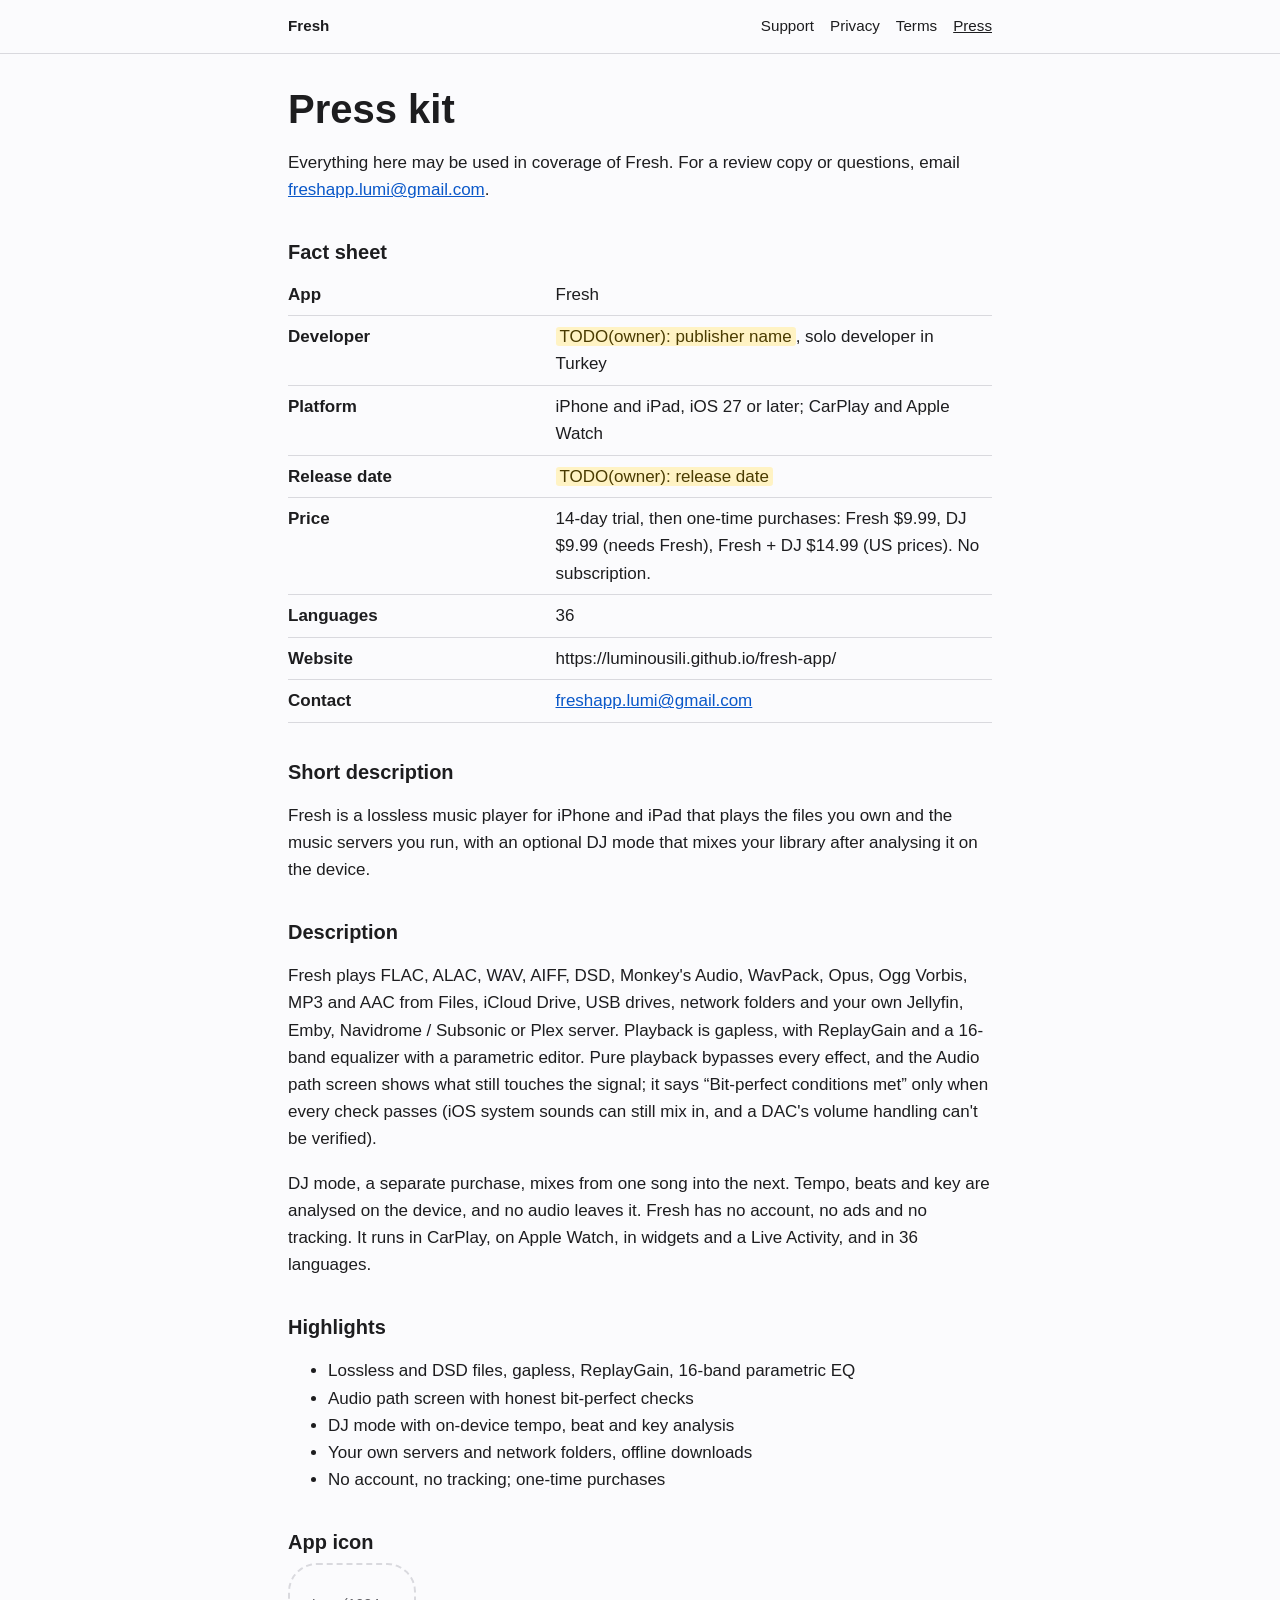
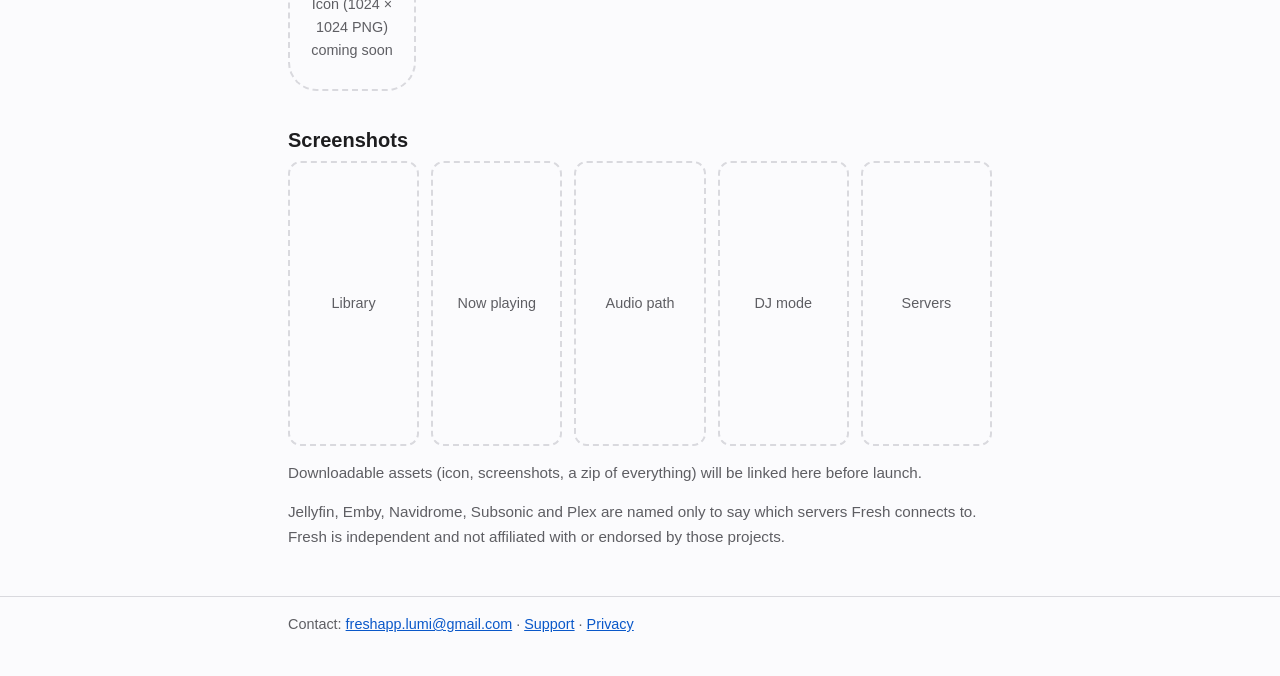
==== press/index.html @ 128ece26 "Update site: landing, press, terms, privacy (Plex), support Co-Authored-By: Claude Opus 5.5 <noreply" ====
<!doctype html>
<html lang="en">
<head>
<meta charset="utf-8">
<meta name="viewport" content="width=device-width, initial-scale=1">
<title>Press kit – Fresh</title>
<meta name="description" content="Fact sheet, description and images of Fresh, the lossless music player with a DJ mode for iPhone and iPad.">
<link rel="stylesheet" href="../style.css">
</head>
<body>
<a class="skip" href="#main">Skip to content</a>
<header class="site"><nav class="wrap" aria-label="Site">
<a class="brand" href="../">Fresh</a>
<a href="../support/">Support</a> <a href="../privacy/">Privacy</a> <a href="../terms/">Terms</a> <a href="./" aria-current="page">Press</a>
</nav></header>
<main id="main" class="wrap">
<h1>Press kit</h1>
<p>Everything here may be used in coverage of Fresh. For a review copy or questions, email <a href="mailto:freshapp.lumi@gmail.com">freshapp.lumi@gmail.com</a>.</p>

<h2>Fact sheet</h2>
<table>
<tr><th scope="row">App</th><td>Fresh</td></tr>
<tr><th scope="row">Developer</th><td><span class="todo">TODO(owner): publisher name</span>, solo developer in Turkey</td></tr>
<tr><th scope="row">Platform</th><td>iPhone and iPad, iOS 27 or later; CarPlay and Apple Watch</td></tr>
<tr><th scope="row">Release date</th><td><span class="todo">TODO(owner): release date</span></td></tr>
<tr><th scope="row">Price</th><td>14-day trial, then one-time purchases: Fresh $9.99, DJ $9.99 (needs Fresh), Fresh + DJ $14.99 (US prices). No subscription.</td></tr>
<tr><th scope="row">Languages</th><td>36</td></tr>
<tr><th scope="row">Website</th><td>https://luminousili.github.io/fresh-app/</td></tr>
<tr><th scope="row">Contact</th><td><a href="mailto:freshapp.lumi@gmail.com">freshapp.lumi@gmail.com</a></td></tr>
</table>

<h2>Short description</h2>
<p>Fresh is a lossless music player for iPhone and iPad that plays the files you own and the music servers you run, with an optional DJ mode that mixes your library after analysing it on the device.</p>

<h2>Description</h2>
<p>Fresh plays FLAC, ALAC, WAV, AIFF, DSD, Monkey's Audio, WavPack, Opus, Ogg Vorbis, MP3 and AAC from Files, iCloud Drive, USB drives, network folders and your own Jellyfin, Emby, Navidrome / Subsonic or Plex server. Playback is gapless, with ReplayGain and a 16-band equalizer with a parametric editor. Pure playback bypasses every effect, and the Audio path screen shows what still touches the signal; it says “Bit-perfect conditions met” only when every check passes (iOS system sounds can still mix in, and a DAC's volume handling can't be verified).</p>
<p>DJ mode, a separate purchase, mixes from one song into the next. Tempo, beats and key are analysed on the device, and no audio leaves it. Fresh has no account, no ads and no tracking. It runs in CarPlay, on Apple Watch, in widgets and a Live Activity, and in 36 languages.</p>

<h2>Highlights</h2>
<ul>
<li>Lossless and DSD files, gapless, ReplayGain, 16-band parametric EQ</li>
<li>Audio path screen with honest bit-perfect checks</li>
<li>DJ mode with on-device tempo, beat and key analysis</li>
<li>Your own servers and network folders, offline downloads</li>
<li>No account, no tracking; one-time purchases</li>
</ul>

<h2>App icon</h2>
<div class="slot icon">Icon (1024 × 1024 PNG) coming soon</div>

<h2>Screenshots</h2>
<div class="shots">
<div class="slot shot">Library</div>
<div class="slot shot">Now playing</div>
<div class="slot shot">Audio path</div>
<div class="slot shot">DJ mode</div>
<div class="slot shot">Servers</div>
</div>
<p class="note">Downloadable assets (icon, screenshots, a zip of everything) will be linked here before launch.</p>

<p class="note">Jellyfin, Emby, Navidrome, Subsonic and Plex are named only to say which servers Fresh connects to. Fresh is independent and not affiliated with or endorsed by those projects.</p>
</main>
<footer class="site"><div class="wrap">Contact: <a href="mailto:freshapp.lumi@gmail.com">freshapp.lumi@gmail.com</a> · <a href="../support/">Support</a> · <a href="../privacy/">Privacy</a></div></footer>
</body>
</html>
---- style.css ----
:root {
  --bg: #fbfbfd; --fg: #1d1d1f; --muted: #5e5e63; --line: #d9d9de; --card: #fff;
  --accent: #0b6e4f; --link: #0a58c9; color-scheme: light dark;
}
@media (prefers-color-scheme: dark) {
  :root { --bg: #0b0b0c; --fg: #f2f2f7; --muted: #a8a8ae; --line: #2c2c30; --card: #161618; --accent: #46c79a; --link: #6aa8ff; }
}
* { box-sizing: border-box; }
body {
  margin: 0; background: var(--bg); color: var(--fg);
  font: 1.0625rem/1.6 -apple-system, BlinkMacSystemFont, "Segoe UI", Roboto, sans-serif;
  overflow-wrap: break-word; -webkit-text-size-adjust: 100%;
}
.wrap { max-width: 46rem; margin: 0 auto; padding: 0 16px; }
a { color: var(--link); }
.skip { position: absolute; left: -999px; }
.skip:focus { left: 16px; top: 8px; background: var(--card); padding: .5rem; }
header.site { border-bottom: 1px solid var(--line); }
header.site nav { display: flex; flex-wrap: wrap; gap: .25rem 1rem; align-items: baseline; padding-block: .9rem; font-size: .95rem; }
header.site nav a { color: var(--fg); text-decoration: none; }
header.site nav a:hover, header.site nav a[aria-current] { text-decoration: underline; }
header.site .brand { font-weight: 700; margin-right: auto; }
main.wrap { padding-block: 1.5rem 2rem; }
h1 { font-size: clamp(1.75rem, 6vw, 2.5rem); line-height: 1.15; margin: .5rem 0 1rem; }
h2 { font-size: 1.25rem; line-height: 1.3; margin: 2.25rem 0 .5rem; }
h3 { font-size: 1.05rem; margin: 1.5rem 0 .25rem; }
.lead { font-size: 1.2rem; color: var(--muted); }
.cta { display: inline-block; background: var(--accent); color: var(--bg); font-weight: 600; padding: .7rem 1.2rem; border-radius: .6rem; text-decoration: none; }
.note, .muted { color: var(--muted); font-size: .95rem; }
.grid { display: grid; gap: 1rem; grid-template-columns: repeat(auto-fit, minmax(15rem, 1fr)); }
.card { background: var(--card); border: 1px solid var(--line); border-radius: .8rem; padding: 1rem 1.1rem; }
.card h3 { margin-top: 0; }
table { border-collapse: collapse; width: 100%; }
th, td { text-align: left; vertical-align: top; padding: .45rem .5rem .45rem 0; border-bottom: 1px solid var(--line); }
th { width: 38%; font-weight: 600; }
.slot { border: 2px dashed var(--line); border-radius: .8rem; color: var(--muted); display: flex; align-items: center; justify-content: center; text-align: center; padding: 1rem; font-size: .9rem; }
.slot.icon { width: 8rem; height: 8rem; border-radius: 1.8rem; }
.slot.shot { aspect-ratio: 9 / 19.5; }
.shots { display: grid; gap: .75rem; grid-template-columns: repeat(auto-fill, minmax(7.5rem, 1fr)); }
.todo { background: #fff3c4; color: #4a3b00; padding: 0 .25rem; border-radius: .2rem; }
footer.site { border-top: 1px solid var(--line); color: var(--muted); font-size: .9rem; padding: 1rem 0 2.5rem; }
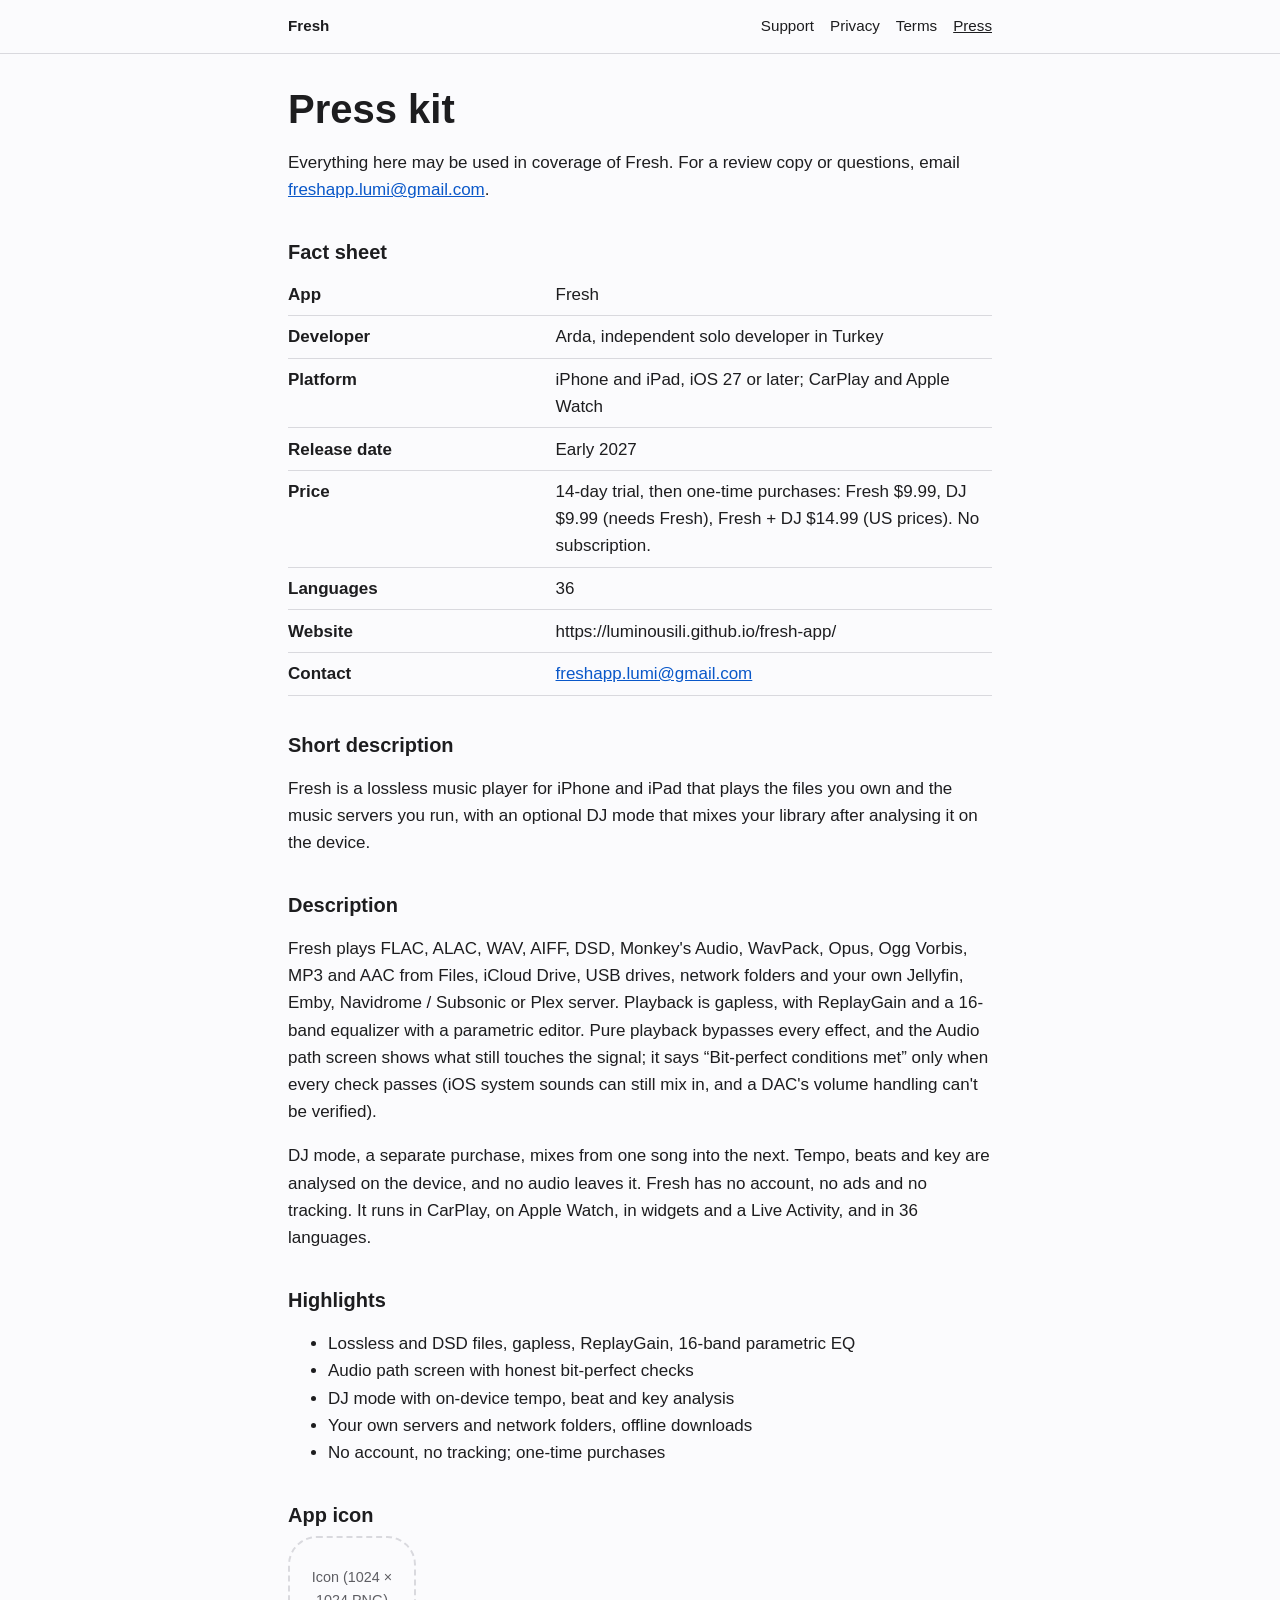
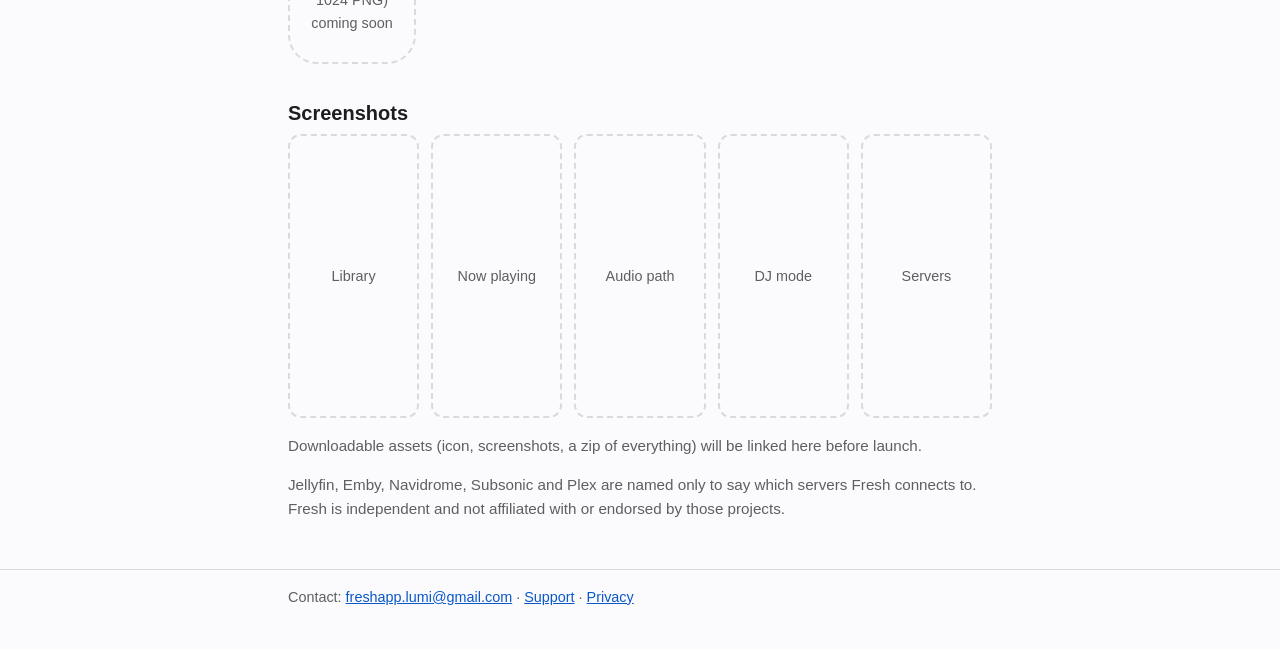
==== commit 062a2461: "Site: App Store button to Coming soon until release; press kit developer and release date Co-Authore" ====
--- a/press/index.html
+++ b/press/index.html
@@ -20,9 +20,9 @@
 <h2>Fact sheet</h2>
 <table>
 <tr><th scope="row">App</th><td>Fresh</td></tr>
-<tr><th scope="row">Developer</th><td><span class="todo">TODO(owner): publisher name</span>, solo developer in Turkey</td></tr>
+<tr><th scope="row">Developer</th><td>Arda, independent solo developer in Turkey</td></tr>
 <tr><th scope="row">Platform</th><td>iPhone and iPad, iOS 27 or later; CarPlay and Apple Watch</td></tr>
-<tr><th scope="row">Release date</th><td><span class="todo">TODO(owner): release date</span></td></tr>
+<tr><th scope="row">Release date</th><td>Early 2027</td></tr>
 <tr><th scope="row">Price</th><td>14-day trial, then one-time purchases: Fresh $9.99, DJ $9.99 (needs Fresh), Fresh + DJ $14.99 (US prices). No subscription.</td></tr>
 <tr><th scope="row">Languages</th><td>36</td></tr>
 <tr><th scope="row">Website</th><td>https://luminousili.github.io/fresh-app/</td></tr>
